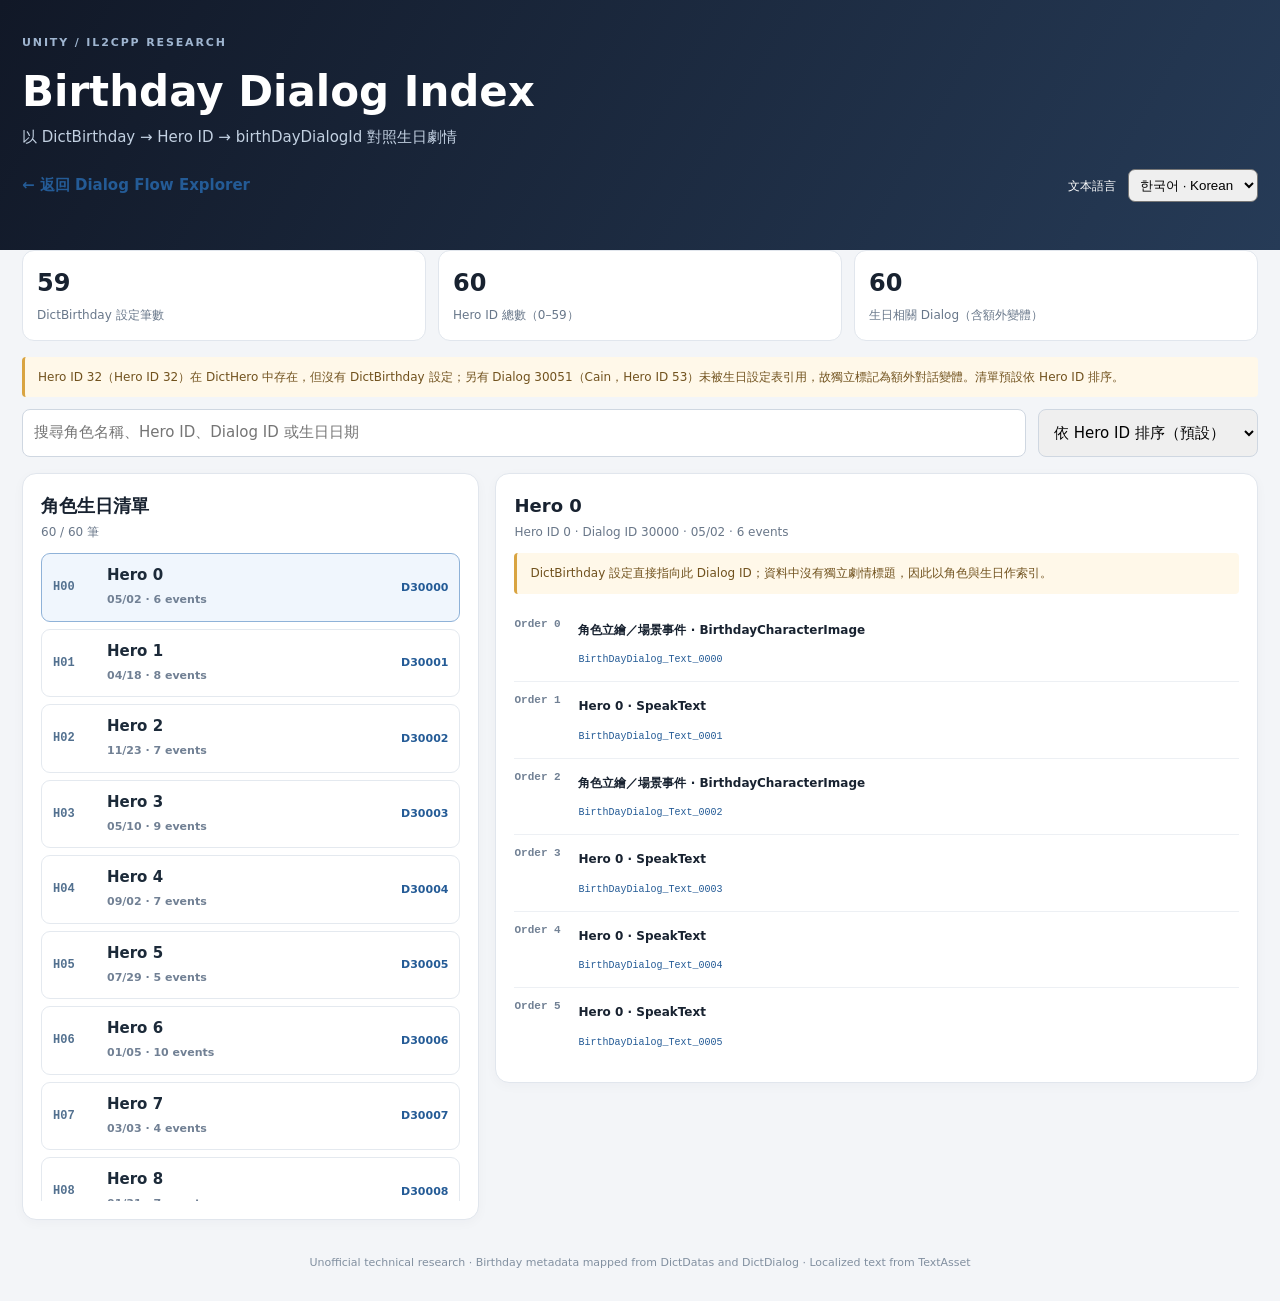
==== birthday.html @ 987de79d "Add searchable birthday dialog explorer" ====
<!doctype html>
<html lang="zh-Hant"><head><meta charset="utf-8"><meta name="viewport" content="width=device-width,initial-scale=1"><meta name="theme-color" content="#111827"><title>Birthday Dialog Index · Dialog Flow Explorer</title><link rel="stylesheet" href="assets/style.css">
<style>
.bday-head{display:flex;justify-content:space-between;align-items:center;gap:12px;flex-wrap:wrap;margin:20px 0}.bday-head a{color:#245b96;text-decoration:none;font-weight:650}.bday-summary{display:grid;grid-template-columns:repeat(3,minmax(0,1fr));gap:12px;margin-bottom:16px}.bday-summary>div{background:#fff;border:1px solid #e1e6ed;border-radius:12px;padding:14px}.bday-summary b{display:block;font-size:24px}.bday-summary span{font-size:12px;color:#68778a}.bday-tools{display:grid;grid-template-columns:1fr 220px;gap:12px;margin-bottom:16px}.bday-tools input,.bday-tools select{width:100%;padding:11px;border:1px solid #cfd7e1;border-radius:8px;font:inherit}.bday-layout{display:grid;grid-template-columns:minmax(310px,.9fr) minmax(0,1.5fr);gap:16px;align-items:start}.bday-list{max-height:72vh;overflow:auto}.bday-row{width:100%;display:grid;grid-template-columns:44px 1fr auto;gap:10px;align-items:center;text-align:left;background:#fff;color:#1c2a39;border:1px solid #e4e9ef;padding:10px 11px;margin-bottom:7px;border-radius:9px}.bday-row:hover,.bday-row.active{background:#f0f6fd;border-color:#8fb2d8}.bday-id{font:700 12px ui-monospace,monospace;color:#52708f}.bday-name{font-weight:700}.bday-meta{font-size:11px;color:#718094}.bday-dialog{font-size:11px;color:#245b96;white-space:nowrap}.bday-event{display:grid;grid-template-columns:54px 1fr;gap:10px;padding:12px 0;border-bottom:1px solid #edf0f4}.bday-event:last-child{border:0}.bday-order{font:700 11px ui-monospace,monospace;color:#718094}.bday-event b{font-size:12px}.bday-event .localized-text{margin-top:5px}.bday-key{font:10px ui-monospace,monospace;color:#245b96}.bday-alert{background:#fff8e9;border-left:3px solid #d9a441;padding:11px 13px;border-radius:4px;color:#71521e;font-size:12px;margin:12px 0}.bday-tag{display:inline-block;background:#fff0d9;color:#87550c;border-radius:20px;padding:2px 7px;font-size:10px;margin-left:6px}.bday-empty{color:#718094;padding:18px;text-align:center}@media(max-width:850px){.bday-layout{grid-template-columns:1fr}.bday-list{max-height:42vh}}@media(max-width:560px){.bday-summary{grid-template-columns:1fr 1fr}.bday-tools{grid-template-columns:1fr}.bday-event{grid-template-columns:40px 1fr}}
</style></head><body>
<header class="top"><div class="wrap"><div class="eyebrow">UNITY / IL2CPP RESEARCH</div><h1>Birthday Dialog Index</h1><p>以 DictBirthday → Hero ID → birthDayDialogId 對照生日劇情</p><div class="bday-head"><a href="index.html">← 返回 Dialog Flow Explorer</a><label style="font-size:12px">文本語言　<select id="language" style="padding:7px;border-radius:7px"><option value="kor">한국어 · Korean</option><option value="eng">English</option></select></label></div></div></header>
<main class="wrap">
<div class="bday-summary"><div><b>59</b><span>DictBirthday 設定筆數</span></div><div><b>60</b><span>Hero ID 總數（0–59）</span></div><div><b>60</b><span>生日相關 Dialog（含額外變體）</span></div></div>
<div class="bday-alert" id="dataNote">正在載入索引…</div>
<section class="bday-tools"><input id="filter" type="search" placeholder="搜尋角色名稱、Hero ID、Dialog ID 或生日日期"><select id="sort"><option value="hero">依 Hero ID 排序（預設）</option><option value="dialog">依 Dialog ID 排序</option><option value="date">依生日日期排序</option></select></section>
<section class="bday-layout"><section class="panel"><div class="sectionhead"><div><h2>角色生日清單</h2><p id="listCount">載入中…</p></div></div><div class="bday-list" id="birthdayList"><div class="bday-empty">載入中…</div></div></section>
<section class="panel"><div class="sectionhead"><div><h2 id="detailTitle">選擇角色</h2><p id="detailMeta">檢視生日對話事件與本地化文字</p></div></div><div id="detail"><p class="muted">從左側選擇角色，即可檢視完整生日 Dialog。</p></div></section></section>
<footer>Unofficial technical research · Birthday metadata mapped from DictDatas and DictDialog · Localized text from TextAsset</footer></main>
<script>
const $=id=>document.getElementById(id);
let rows=[],dialogs=[],heroNames={},textMap={},lang='kor',selectedDialog=null;
function esc(v){return String(v??'').replace(/[&<>"']/g,c=>({'&':'&amp;','<':'&lt;','>':'&gt;','"':'&quot;',"'":'&#39;'}[c]));}
function parseLoc(raw){const out={};raw.replace(/^\\uFEFF/,'').split(/\\r?\\n/).forEach(line=>{const i=line.indexOf('\\t');if(i>0)out[line.slice(0,i)]=line.slice(i+1)});return out;}
function displayName(r){return heroNames[r.heroNameKey]||r.heroRes||('Hero '+r.heroId);}
function dateLabel(r){return r.month&&r.day?String(r.month).padStart(2,'0')+'/'+String(r.day).padStart(2,'0'):'未設定';}
function sortedRows(){let out=[...rows];const s=$('sort').value;if(s==='dialog')out.sort((a,b)=>a.dialogId-b.dialogId);else if(s==='date')out.sort((a,b)=>(a.month||99)-(b.month||99)||(a.day||99)-(b.day||99));else out.sort((a,b)=>a.heroId-b.heroId||a.dialogId-b.dialogId);return out;}
function renderList(){const q=$('filter').value.trim().toLowerCase();const list=sortedRows().filter(r=>[displayName(r),r.heroRes,r.heroId,r.dialogId,dateLabel(r)].join(' ').toLowerCase().includes(q));$('listCount').textContent=list.length+' / '+rows.length+' 筆';$('birthdayList').innerHTML=list.length?list.map(r=>'<button class="bday-row '+(selectedDialog===r.dialogId?'active':'')+'" data-dialog="'+r.dialogId+'"><span class="bday-id">H'+String(r.heroId).padStart(2,'0')+'</span><span><span class="bday-name">'+esc(displayName(r))+(r.variant?'<span class="bday-tag">額外變體</span>':'')+'</span><br><span class="bday-meta">'+dateLabel(r)+' · '+r.eventCount+' events</span></span><span class="bday-dialog">D'+r.dialogId+'</span></button>').join(''):'<div class="bday-empty">沒有符合的角色。</div>';document.querySelectorAll('.bday-row').forEach(b=>b.addEventListener('click',()=>selectDialog(Number(b.dataset.dialog))));}
function renderDetail(r){if(!r){$('detailTitle').textContent='選擇角色';$('detailMeta').textContent='檢視生日對話事件與本地化文字';$('detail').innerHTML='<p class="muted">從左側選擇角色，即可檢視完整生日 Dialog。</p>';return;}const ev=dialogs.filter(x=>x.id===r.dialogId).sort((a,b)=>a.order-b.order);$('detailTitle').textContent=displayName(r)+(r.variant?' · 額外對話變體':'');$('detailMeta').textContent='Hero ID '+r.heroId+' · Dialog ID '+r.dialogId+' · '+dateLabel(r)+' · '+ev.length+' events';$('detail').innerHTML='<div class="bday-alert">'+(r.variant?'這組對話未掛在 DictBirthday.birthDayDialogId；但 Portrait ID 與 Cain（Hero 53）一致，文字內容提及另一種形態。':'DictBirthday 設定直接指向此 Dialog ID；資料中沒有獨立劇情標題，因此以角色與生日作索引。')+'</div>'+(ev.length?ev.map(x=>{const key=x.textKey||'';const text=textMap[key]||'';const pid=Number(x.portraitId);const speaker=pid>=0?(heroNames['Hero_Name_'+String(pid).padStart(4,'0')]||'Hero '+pid):'角色立繪／場景事件';return '<div class="bday-event"><span class="bday-order">Order '+x.order+'</span><div><b>'+esc(speaker)+' · '+esc(x.type1Name||'Event')+'</b><div class="localized-text">'+esc(text).replace(/\\\\r/g,'<br>').replace(/\\\\n/g,'<br>')+'</div><span class="bday-key">'+esc(key)+'</span></div></div>';}).join(''):'<p class="muted">找不到此 Dialog 的事件資料。</p>');}
function selectDialog(id){selectedDialog=id;const r=rows.find(x=>x.dialogId===id);renderList();renderDetail(r);}
async function loadLanguage(next){lang=next;const [h,t]=await Promise.all([fetch('TextAsset/Text_Hero_loc_'+lang+'.txt'),fetch('TextAsset/Text_Dialog_loc_'+lang+'.txt')]);if(!h.ok||!t.ok)throw Error('TextAsset localization missing');heroNames=parseLoc(await h.text());textMap=parseLoc(await t.text());renderList();if(selectedDialog!==null)renderDetail(rows.find(x=>x.dialogId===selectedDialog));}
async function init(){try{const [raw,dr]=await Promise.all([fetch('data/birthday-dialog-index.json').then(r=>r.json()),fetch('data/dict-dialogs.json').then(r=>r.json())]);rows=raw.map(a=>({heroId:a[0],month:a[1],day:a[2],dialogId:a[3],eventCount:a[4],textStart:a[5],variant:a[6],heroNameKey:'Hero_Name_'+String(a[0]).padStart(4,'0'),heroRes:'Hero '+a[0]}));dialogs=dr;const h=await fetch('TextAsset/Text_Hero_loc_kor.txt');heroNames=parseLoc(await h.text());const missing=heroNames['Hero_Name_0032']||'Hero ID 32';$('dataNote').textContent='Hero ID 32（'+missing+'）在 DictHero 中存在，但沒有 DictBirthday 設定；另有 Dialog 30051（Cain，Hero ID 53）未被生日設定表引用，故獨立標記為額外對話變體。清單預設依 Hero ID 排序。';await loadLanguage('kor');$('language').value='kor';if(rows.length)selectDialog(30000);}catch(e){$('dataNote').textContent='載入失敗：'+e.message;}}
$('language').addEventListener('change',e=>loadLanguage(e.target.value));$('filter').addEventListener('input',renderList);$('sort').addEventListener('change',renderList);init();
</script></body></html>
---- assets/style.css ----
*{box-sizing:border-box}body{margin:0;background:#f3f5f8;color:#182230;font:15px/1.55 system-ui,-apple-system,"Segoe UI",sans-serif}.wrap{max-width:1440px;margin:auto;padding:0 22px}.top{background:linear-gradient(120deg,#111827,#263b57);color:#fff;padding:34px 0 28px}.eyebrow{font-size:11px;letter-spacing:.17em;color:#9fb5d0;font-weight:700}.top h1{font-size:clamp(28px,4vw,42px);margin:8px 0 2px}.top p{margin:0;color:#c2d0e1}.stats{display:grid;grid-template-columns:repeat(4,minmax(0,1fr));gap:12px;margin-top:26px}.stats div{background:#ffffff12;border:1px solid #ffffff25;border-radius:12px;padding:12px 15px}.stats b{display:block;font-size:25px}.stats span{color:#c2d0e1;font-size:12px}.controls{display:grid;grid-template-columns:1fr 1fr 1.5fr 1fr auto auto;gap:12px;align-items:end;margin:22px 0}.panel{background:white;border:1px solid #e1e6ed;border-radius:14px;padding:18px;box-shadow:0 3px 12px #172b4508;margin-bottom:16px}.field label{display:block;font-size:12px;color:#536273;font-weight:650;margin-bottom:6px}.field input,.field select{width:100%;padding:10px 11px;border:1px solid #cfd7e1;border-radius:8px;background:#fff;color:#172536;font:inherit}button{border:0;background:#245b96;color:white;padding:10px 16px;border-radius:8px;font:inherit;font-weight:650;cursor:pointer}button:hover{filter:brightness(.95)}button:disabled{opacity:.4;cursor:not-allowed}.ghost{background:#edf2f7;color:#344256}.layout{display:grid;grid-template-columns:minmax(0,2fr) minmax(280px,.85fr);gap:16px}.sectionhead{display:flex;justify-content:space-between;align-items:start;gap:15px;margin-bottom:12px}.sectionhead h2,.panel h2{font-size:18px;margin:0 0 3px}.sectionhead p{font-size:12px;color:#697789;margin:0}.pill{background:#e8f1fb;color:#245b96;border-radius:20px;padding:4px 10px;font-size:12px;white-space:nowrap}.tablewrap{overflow:auto;max-height:570px;border:1px solid #e8edf2;border-radius:9px}table{border-collapse:collapse;width:100%;font-size:12px;white-space:nowrap}th{position:sticky;top:0;background:#f0f4f8;text-align:left;color:#4b5b6d}td,th{padding:9px 10px;border-bottom:1px solid #edf0f4}tbody tr:hover{background:#f7fafe}.key{font-family:ui-monospace,monospace;color:#245b96}.muted{color:#738093;font-size:13px}.pager{display:flex;justify-content:space-between;align-items:center;padding-top:12px;font-size:12px;color:#68778a}.choice-list{display:grid;gap:11px}.choice-card{border:1px solid #e2e8f0;border-radius:10px;padding:13px}.choice-title{display:flex;justify-content:space-between;gap:10px;font-weight:700}.choice-meta{font-size:12px;color:#68778a;margin:4px 0 9px}.branches{display:grid;grid-template-columns:repeat(auto-fit,minmax(125px,1fr));gap:7px}.branch{background:#f1f6fc;border:1px solid #dfe9f5;border-radius:8px;padding:8px;font-size:12px}.branch b{display:block;color:#245b96}.branch small{color:#5e6c7c}.rules{padding-left:19px;font-size:13px}.rules li{margin:7px 0}.note{background:#fff7e9;border-left:3px solid #e7a23b;padding:9px 11px;font-size:12px;color:#76521b}.enum-list{display:grid;gap:5px}.enum-group{padding:7px 0;border-bottom:1px solid #eef1f4}.enum-group b{display:block;font-size:12px;margin-bottom:4px}.enum-values{display:flex;gap:5px;flex-wrap:wrap}.enum-values span{font-size:11px;background:#f0f3f7;padding:3px 6px;border-radius:5px;color:#536273}aside a{font-size:13px;color:#245b96}footer{padding:18px 0 30px;color:#8290a0;text-align:center;font-size:11px}@media(max-width:1000px){.controls{grid-template-columns:repeat(2,1fr)}.layout{grid-template-columns:1fr}}@media(max-width:560px){.stats{grid-template-columns:repeat(2,1fr)}.controls{grid-template-columns:1fr}.wrap{padding:0 13px}.panel{padding:13px}}
.flow-toolbar{display:flex;justify-content:space-between;align-items:center;gap:12px;margin-bottom:12px;color:#64748b;font-size:12px}
.flow-track{display:grid;gap:9px}.flow-line{display:grid;grid-template-columns:90px 1fr;gap:12px;align-items:start;padding:10px 12px;border:1px solid #e5eaf0;border-radius:9px;background:#fbfcfe;font-size:12px}.flow-line small{display:block;color:#68778a;margin-top:3px}
.flow-order{font:700 10px ui-monospace,monospace;letter-spacing:.04em;color:#64748b;white-space:nowrap}
.flow-choice{border:1px solid #b9cde3;border-left:4px solid #3978b8;border-radius:11px;padding:13px;background:#f8fbff}
.flow-choice-head{display:flex;align-items:center;gap:10px;flex-wrap:wrap;margin-bottom:10px}.flow-end{margin-left:auto;color:#64748b;font-size:11px}
.flow-options{display:grid;grid-template-columns:repeat(auto-fit,minmax(135px,1fr));gap:8px}
.flow-option{display:flex;flex-direction:column;align-items:flex-start;gap:4px;text-align:left;background:#edf3f9;color:#26394e;border:1px solid #d6e1ed;padding:9px;font-size:12px}
.flow-option.selected{background:#dcecff;border:2px solid #3978b8;padding:8px}
.flow-option small{color:#64748b}.flow-selected{margin-top:11px;padding:11px;background:#fff;border:1px solid #dfe7ef;border-radius:8px;font-size:12px}
.flow-branch-content{display:grid;gap:5px;margin:8px 0}.flow-branch-line{display:grid;grid-template-columns:42px 110px 1fr;gap:8px;padding:6px 8px;background:#f6f8fa;border-radius:5px;align-items:center}.flow-branch-line>span:first-child{font:11px ui-monospace,monospace;color:#64748b}
.flow-merge{padding-top:8px;border-top:1px dashed #cbd5e1;color:#25634b;font-weight:650}
.flow-footnote{font-size:11px;color:#788596;margin:12px 0 0}
@media(max-width:560px){.flow-line{grid-template-columns:1fr;gap:4px}.flow-branch-line{grid-template-columns:36px 1fr}.flow-branch-line .key{grid-column:2}.flow-toolbar{align-items:flex-start;flex-direction:column}}

.localized-text{white-space:pre-line;line-height:1.55;color:#24364a;margin:3px 0;font-size:13px}.branch .localized-text{font-size:12px;margin:5px 0}.flow-option .localized-text{font-weight:600;color:#26394e}.flow-branch-line .localized-text{font-size:12px}.flow-line .localized-text{margin:5px 0}.field small{display:block;margin-top:4px;font-size:10px}

.speaker-name{font-weight:700;color:var(--text,#25364a)}td .speaker-name{display:block;min-width:90px}.speaker-name+small{display:block;margin-top:3px}
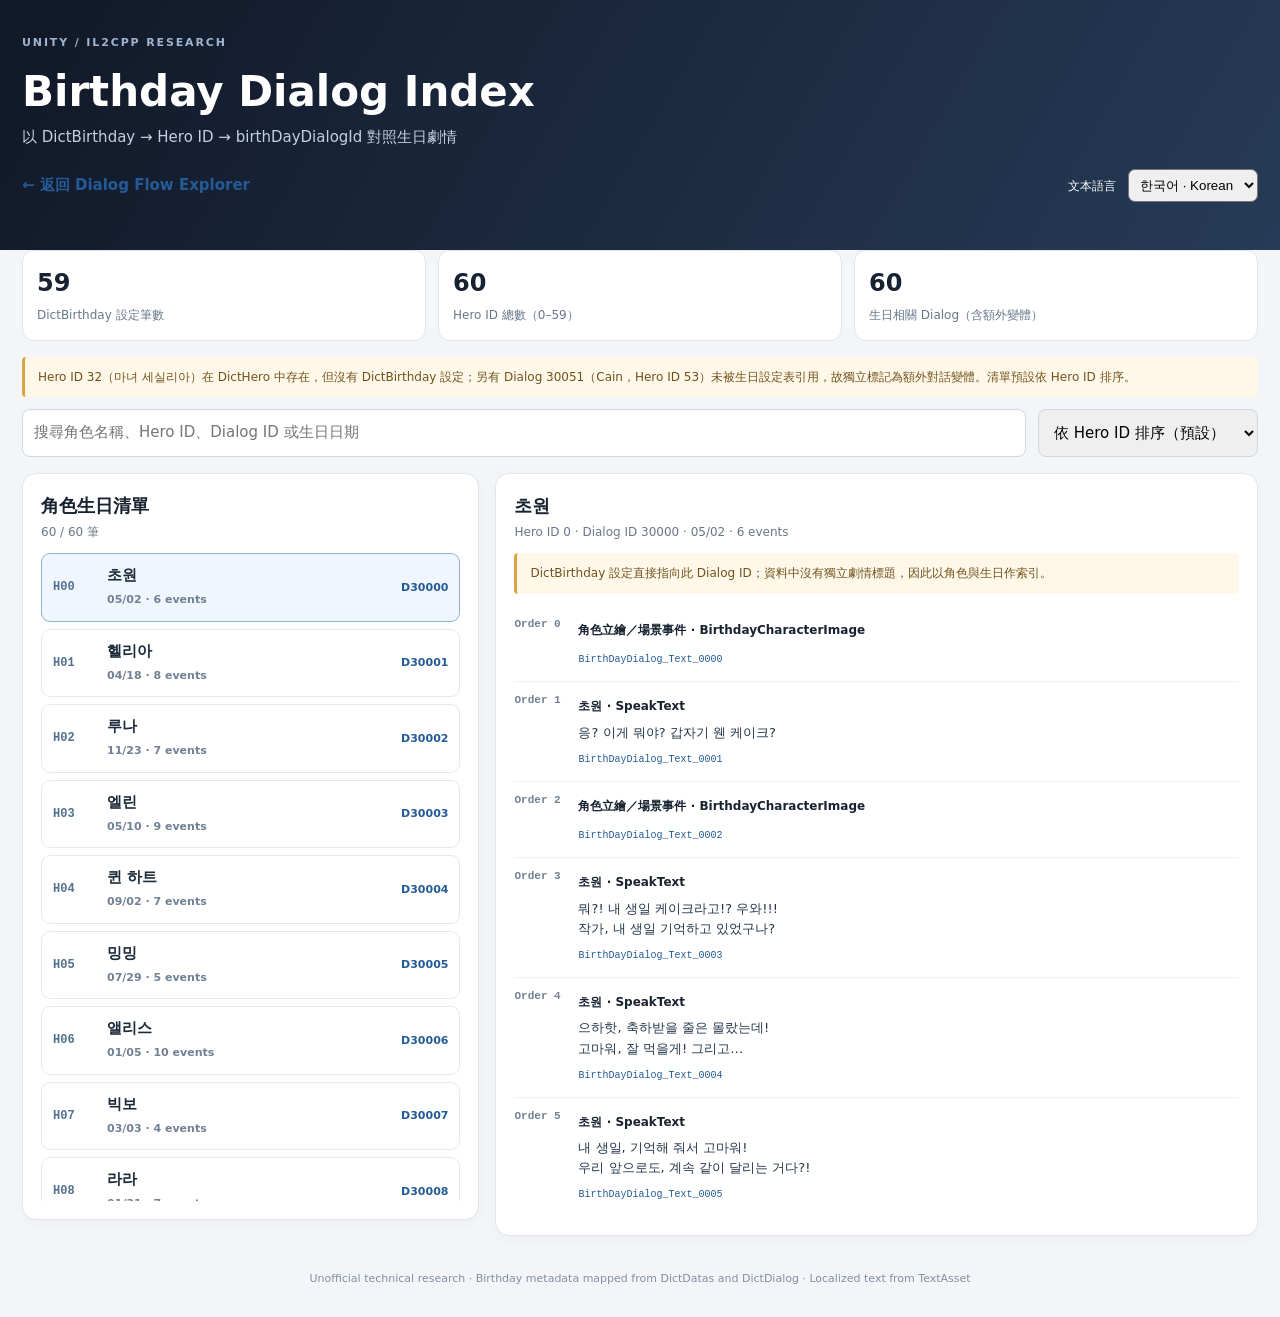
==== commit 3a81b96f: "Fix birthday localization parser" ====
--- a/birthday.html
+++ b/birthday.html
@@ -15,7 +15,7 @@
 const $=id=>document.getElementById(id);
 let rows=[],dialogs=[],heroNames={},textMap={},lang='kor',selectedDialog=null;
 function esc(v){return String(v??'').replace(/[&<>"']/g,c=>({'&':'&amp;','<':'&lt;','>':'&gt;','"':'&quot;',"'":'&#39;'}[c]));}
-function parseLoc(raw){const out={};raw.replace(/^\\uFEFF/,'').split(/\\r?\\n/).forEach(line=>{const i=line.indexOf('\\t');if(i>0)out[line.slice(0,i)]=line.slice(i+1)});return out;}
+function parseLoc(raw){const out={};raw.replace(/^\uFEFF/,'').split(/\r?\n/).forEach(line=>{const i=line.indexOf('\t');if(i>0)out[line.slice(0,i)]=line.slice(i+1)});return out;}
 function displayName(r){return heroNames[r.heroNameKey]||r.heroRes||('Hero '+r.heroId);}
 function dateLabel(r){return r.month&&r.day?String(r.month).padStart(2,'0')+'/'+String(r.day).padStart(2,'0'):'未設定';}
 function sortedRows(){let out=[...rows];const s=$('sort').value;if(s==='dialog')out.sort((a,b)=>a.dialogId-b.dialogId);else if(s==='date')out.sort((a,b)=>(a.month||99)-(b.month||99)||(a.day||99)-(b.day||99));else out.sort((a,b)=>a.heroId-b.heroId||a.dialogId-b.dialogId);return out;}
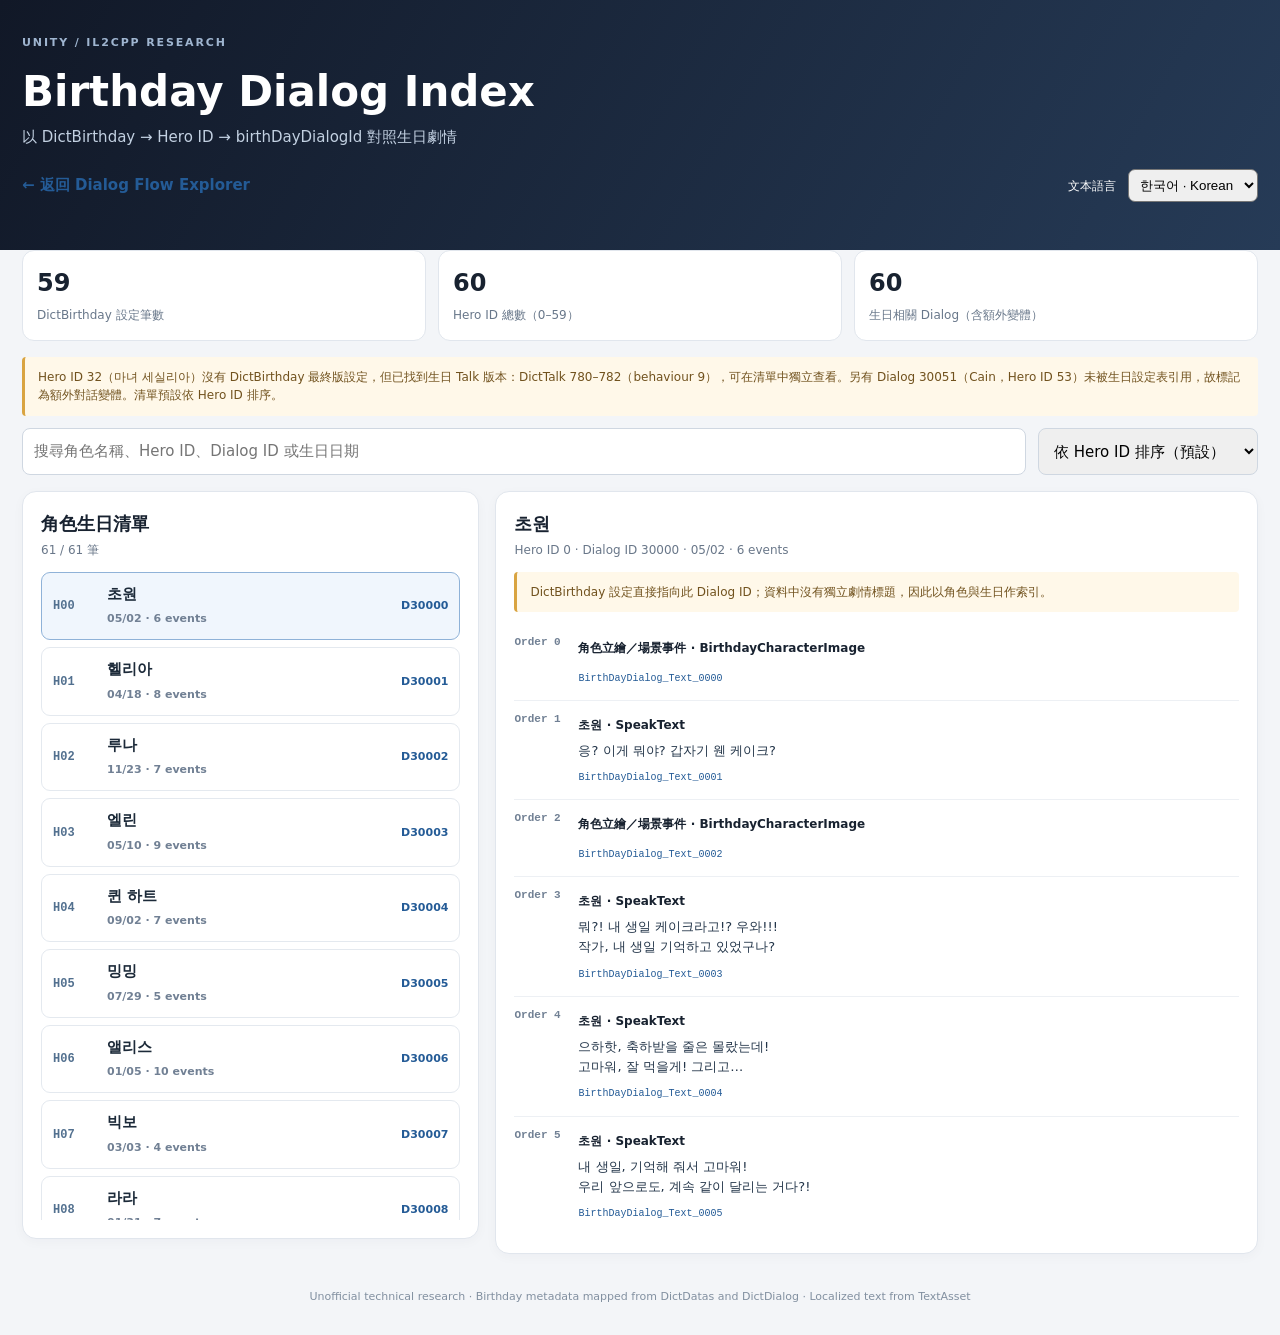
==== commit 1dd75b4d: "Show WitchCecilia birthday Talk variant in index" ====
--- a/birthday.html
+++ b/birthday.html
@@ -13,16 +13,17 @@
 <footer>Unofficial technical research · Birthday metadata mapped from DictDatas and DictDialog · Localized text from TextAsset</footer></main>
 <script>
 const $=id=>document.getElementById(id);
-let rows=[],dialogs=[],heroNames={},textMap={},lang='kor',selectedDialog=null;
+let rows=[],talkRows=[],dialogs=[],talks=[],heroNames={},textMap={},talkTextMap={},lang='kor',selectedKey=null;
 function esc(v){return String(v??'').replace(/[&<>"']/g,c=>({'&':'&amp;','<':'&lt;','>':'&gt;','"':'&quot;',"'":'&#39;'}[c]));}
 function parseLoc(raw){const out={};raw.replace(/^\uFEFF/,'').split(/\r?\n/).forEach(line=>{const i=line.indexOf('\t');if(i>0)out[line.slice(0,i)]=line.slice(i+1)});return out;}
 function displayName(r){return heroNames[r.heroNameKey]||r.heroRes||('Hero '+r.heroId);}
 function dateLabel(r){return r.month&&r.day?String(r.month).padStart(2,'0')+'/'+String(r.day).padStart(2,'0'):'未設定';}
-function sortedRows(){let out=[...rows];const s=$('sort').value;if(s==='dialog')out.sort((a,b)=>a.dialogId-b.dialogId);else if(s==='date')out.sort((a,b)=>(a.month||99)-(b.month||99)||(a.day||99)-(b.day||99));else out.sort((a,b)=>a.heroId-b.heroId||a.dialogId-b.dialogId);return out;}
-function renderList(){const q=$('filter').value.trim().toLowerCase();const list=sortedRows().filter(r=>[displayName(r),r.heroRes,r.heroId,r.dialogId,dateLabel(r)].join(' ').toLowerCase().includes(q));$('listCount').textContent=list.length+' / '+rows.length+' 筆';$('birthdayList').innerHTML=list.length?list.map(r=>'<button class="bday-row '+(selectedDialog===r.dialogId?'active':'')+'" data-dialog="'+r.dialogId+'"><span class="bday-id">H'+String(r.heroId).padStart(2,'0')+'</span><span><span class="bday-name">'+esc(displayName(r))+(r.variant?'<span class="bday-tag">額外變體</span>':'')+'</span><br><span class="bday-meta">'+dateLabel(r)+' · '+r.eventCount+' events</span></span><span class="bday-dialog">D'+r.dialogId+'</span></button>').join(''):'<div class="bday-empty">沒有符合的角色。</div>';document.querySelectorAll('.bday-row').forEach(b=>b.addEventListener('click',()=>selectDialog(Number(b.dataset.dialog))));}
-function renderDetail(r){if(!r){$('detailTitle').textContent='選擇角色';$('detailMeta').textContent='檢視生日對話事件與本地化文字';$('detail').innerHTML='<p class="muted">從左側選擇角色，即可檢視完整生日 Dialog。</p>';return;}const ev=dialogs.filter(x=>x.id===r.dialogId).sort((a,b)=>a.order-b.order);$('detailTitle').textContent=displayName(r)+(r.variant?' · 額外對話變體':'');$('detailMeta').textContent='Hero ID '+r.heroId+' · Dialog ID '+r.dialogId+' · '+dateLabel(r)+' · '+ev.length+' events';$('detail').innerHTML='<div class="bday-alert">'+(r.variant?'這組對話未掛在 DictBirthday.birthDayDialogId；但 Portrait ID 與 Cain（Hero 53）一致，文字內容提及另一種形態。':'DictBirthday 設定直接指向此 Dialog ID；資料中沒有獨立劇情標題，因此以角色與生日作索引。')+'</div>'+(ev.length?ev.map(x=>{const key=x.textKey||'';const text=textMap[key]||'';const pid=Number(x.portraitId);const speaker=pid>=0?(heroNames['Hero_Name_'+String(pid).padStart(4,'0')]||'Hero '+pid):'角色立繪／場景事件';return '<div class="bday-event"><span class="bday-order">Order '+x.order+'</span><div><b>'+esc(speaker)+' · '+esc(x.type1Name||'Event')+'</b><div class="localized-text">'+esc(text).replace(/\\\\r/g,'<br>').replace(/\\\\n/g,'<br>')+'</div><span class="bday-key">'+esc(key)+'</span></div></div>';}).join(''):'<p class="muted">找不到此 Dialog 的事件資料。</p>');}
-function selectDialog(id){selectedDialog=id;const r=rows.find(x=>x.dialogId===id);renderList();renderDetail(r);}
-async function loadLanguage(next){lang=next;const [h,t]=await Promise.all([fetch('TextAsset/Text_Hero_loc_'+lang+'.txt'),fetch('TextAsset/Text_Dialog_loc_'+lang+'.txt')]);if(!h.ok||!t.ok)throw Error('TextAsset localization missing');heroNames=parseLoc(await h.text());textMap=parseLoc(await t.text());renderList();if(selectedDialog!==null)renderDetail(rows.find(x=>x.dialogId===selectedDialog));}
-async function init(){try{const [raw,dr]=await Promise.all([fetch('data/birthday-dialog-index.json').then(r=>r.json()),fetch('data/dict-dialogs.json').then(r=>r.json())]);rows=raw.map(a=>({heroId:a[0],month:a[1],day:a[2],dialogId:a[3],eventCount:a[4],textStart:a[5],variant:a[6],heroNameKey:'Hero_Name_'+String(a[0]).padStart(4,'0'),heroRes:'Hero '+a[0]}));dialogs=dr;const h=await fetch('TextAsset/Text_Hero_loc_kor.txt');heroNames=parseLoc(await h.text());const missing=heroNames['Hero_Name_0032']||'Hero ID 32';$('dataNote').textContent='Hero ID 32（'+missing+'）在 DictHero 中存在，但沒有 DictBirthday 設定；另有 Dialog 30051（Cain，Hero ID 53）未被生日設定表引用，故獨立標記為額外對話變體。清單預設依 Hero ID 排序。';await loadLanguage('kor');$('language').value='kor';if(rows.length)selectDialog(30000);}catch(e){$('dataNote').textContent='載入失敗：'+e.message;}}
+function allEntries(){return [...rows.map(r=>({...r,kind:'dialog',entryKey:'D'+r.dialogId})),...talkRows.map(r=>({...r,kind:'talk',entryKey:'T'+r.heroId}))];}
+function sortedRows(){let out=allEntries();const s=$('sort').value;if(s==='dialog')out.sort((a,b)=>(a.kind==='dialog'?a.dialogId:a.talkIds[0])-(b.kind==='dialog'?b.dialogId:b.talkIds[0]));else if(s==='date')out.sort((a,b)=>(a.month||99)-(b.month||99)||(a.day||99)-(b.day||99)||a.heroId-b.heroId);else out.sort((a,b)=>a.heroId-b.heroId||(a.kind==='talk'?-1:1));return out;}
+function renderList(){const q=$('filter').value.trim().toLowerCase();const list=sortedRows().filter(r=>[displayName(r),r.heroRes,r.heroId,r.dialogId,r.talkIds?.join(' '),dateLabel(r)].join(' ').toLowerCase().includes(q));$('listCount').textContent=list.length+' / '+allEntries().length+' 筆';$('birthdayList').innerHTML=list.length?list.map(r=>{const talk=r.kind==='talk';const idLabel=talk?'T'+r.talkIds[0]+'–'+r.talkIds[r.talkIds.length-1]:'D'+r.dialogId;const sub=talk?'Talk 版本 · '+r.eventCount+' lines':dateLabel(r)+' · '+r.eventCount+' events';const tag=talk?'<span class="bday-tag">Talk 版本</span>':(r.variant?'<span class="bday-tag">額外變體</span>':'');return '<button class="bday-row '+(selectedKey===r.entryKey?'active':'')+'" data-key="'+r.entryKey+'"><span class="bday-id">H'+String(r.heroId).padStart(2,'0')+'</span><span><span class="bday-name">'+esc(displayName(r))+tag+'</span><br><span class="bday-meta">'+sub+'</span></span><span class="bday-dialog">'+idLabel+'</span></button>';}).join(''):'<div class="bday-empty">沒有符合的角色。</div>';document.querySelectorAll('.bday-row').forEach(b=>b.addEventListener('click',()=>selectEntry(b.dataset.key)));}
+function renderDetail(r){if(!r){$('detailTitle').textContent='選擇角色';$('detailMeta').textContent='檢視生日對話事件與本地化文字';$('detail').innerHTML='<p class="muted">從左側選擇角色，即可檢視完整生日對話。</p>';return;}if(r.kind==='talk'){const ev=talks.filter(x=>r.talkIds.includes(x.id)).sort((a,b)=>a.id-b.id);$('detailTitle').textContent=displayName(r)+' · 生日對話（Talk 版本）';$('detailMeta').textContent='Hero ID '+r.heroId+' · DictTalk IDs '+r.talkIds.join(', ')+' · behaviour '+r.behaviour+' · '+ev.length+' lines';$('detail').innerHTML='<div class="bday-alert">這是 DictTalk 中的生日對話版本，不屬於 DictDialog／BirthDayDialog_Text 最終版。DictBirthday 沒有 WitchCecilia 的生日日期設定，因此此處以 Hero ID 32 與 DictTalk.heroId 對應顯示。</div>'+(ev.length?ev.map((x,i)=>{const key=x.textKey||'';const text=talkTextMap[key]||'';return '<div class="bday-event"><span class="bday-order">Talk '+x.id+'</span><div><b>'+esc(displayName(r))+' · behaviour '+x.behaviour+' · expression '+x.expressionID+'</b><div class="localized-text">'+esc(text).replace(/\\\\r/g,'<br>').replace(/\\\\n/g,'<br>')+'</div><span class="bday-key">'+esc(key)+'</span></div></div>';}).join(''):'<p class="muted">找不到此 Talk 的本地化文字。</p>');return;}const ev=dialogs.filter(x=>x.id===r.dialogId).sort((a,b)=>a.order-b.order);$('detailTitle').textContent=displayName(r)+(r.variant?' · 額外對話變體':'');$('detailMeta').textContent='Hero ID '+r.heroId+' · Dialog ID '+r.dialogId+' · '+dateLabel(r)+' · '+ev.length+' events';$('detail').innerHTML='<div class="bday-alert">'+(r.variant?'這組對話未掛在 DictBirthday.birthDayDialogId；但 Portrait ID 與 Cain（Hero 53）一致，文字內容提及另一種形態。':'DictBirthday 設定直接指向此 Dialog ID；資料中沒有獨立劇情標題，因此以角色與生日作索引。')+'</div>'+(ev.length?ev.map(x=>{const key=x.textKey||'';const text=textMap[key]||'';const pid=Number(x.portraitId);const speaker=pid>=0?(heroNames['Hero_Name_'+String(pid).padStart(4,'0')]||'Hero '+pid):'角色立繪／場景事件';return '<div class="bday-event"><span class="bday-order">Order '+x.order+'</span><div><b>'+esc(speaker)+' · '+esc(x.type1Name||'Event')+'</b><div class="localized-text">'+esc(text).replace(/\\\\r/g,'<br>').replace(/\\\\n/g,'<br>')+'</div><span class="bday-key">'+esc(key)+'</span></div></div>';}).join(''):'<p class="muted">找不到此 Dialog 的事件資料。</p>');}
+function selectEntry(key){selectedKey=key;const r=allEntries().find(x=>x.entryKey===key);renderList();renderDetail(r);}
+async function loadLanguage(next){lang=next;const [h,t,tk]=await Promise.all([fetch('TextAsset/Text_Hero_loc_'+lang+'.txt'),fetch('TextAsset/Text_Dialog_loc_'+lang+'.txt'),fetch('TextAsset/Text_Talk_loc_'+lang+'.txt')]);if(!h.ok||!t.ok||!tk.ok)throw Error('TextAsset localization missing');heroNames=parseLoc(await h.text());textMap=parseLoc(await t.text());talkTextMap=parseLoc(await tk.text());renderList();if(selectedKey!==null)renderDetail(allEntries().find(x=>x.entryKey===selectedKey));}
+async function init(){try{const [raw,dr,tk]=await Promise.all([fetch('data/birthday-dialog-index.json').then(r=>r.json()),fetch('data/dict-dialogs.json').then(r=>r.json()),fetch('data/birthday-talk-index.json').then(r=>r.json())]);rows=raw.map(a=>({heroId:a[0],month:a[1],day:a[2],dialogId:a[3],eventCount:a[4],textStart:a[5],variant:a[6],heroNameKey:'Hero_Name_'+String(a[0]).padStart(4,'0'),heroRes:'Hero '+a[0]}));talkRows=tk.heroEntries.map(r=>({...r,kind:'talk',eventCount:r.talkIds.length,heroNameKey:'Hero_Name_'+String(r.heroId).padStart(4,'0'),heroRes:'WitchCecilia'}));talks=tk.talks;dialogs=dr;const h=await fetch('TextAsset/Text_Hero_loc_kor.txt');heroNames=parseLoc(await h.text());const missing=heroNames['Hero_Name_0032']||'Hero ID 32';$('dataNote').textContent='Hero ID 32（'+missing+'）沒有 DictBirthday 最終版設定，但已找到生日 Talk 版本：DictTalk 780–782（behaviour 9），可在清單中獨立查看。另有 Dialog 30051（Cain，Hero ID 53）未被生日設定表引用，故標記為額外對話變體。清單預設依 Hero ID 排序。';await loadLanguage('kor');$('language').value='kor';if(rows.length)selectEntry('D30000');}catch(e){$('dataNote').textContent='載入失敗：'+e.message;}}
 $('language').addEventListener('change',e=>loadLanguage(e.target.value));$('filter').addEventListener('input',renderList);$('sort').addEventListener('change',renderList);init();
 </script></body></html>
